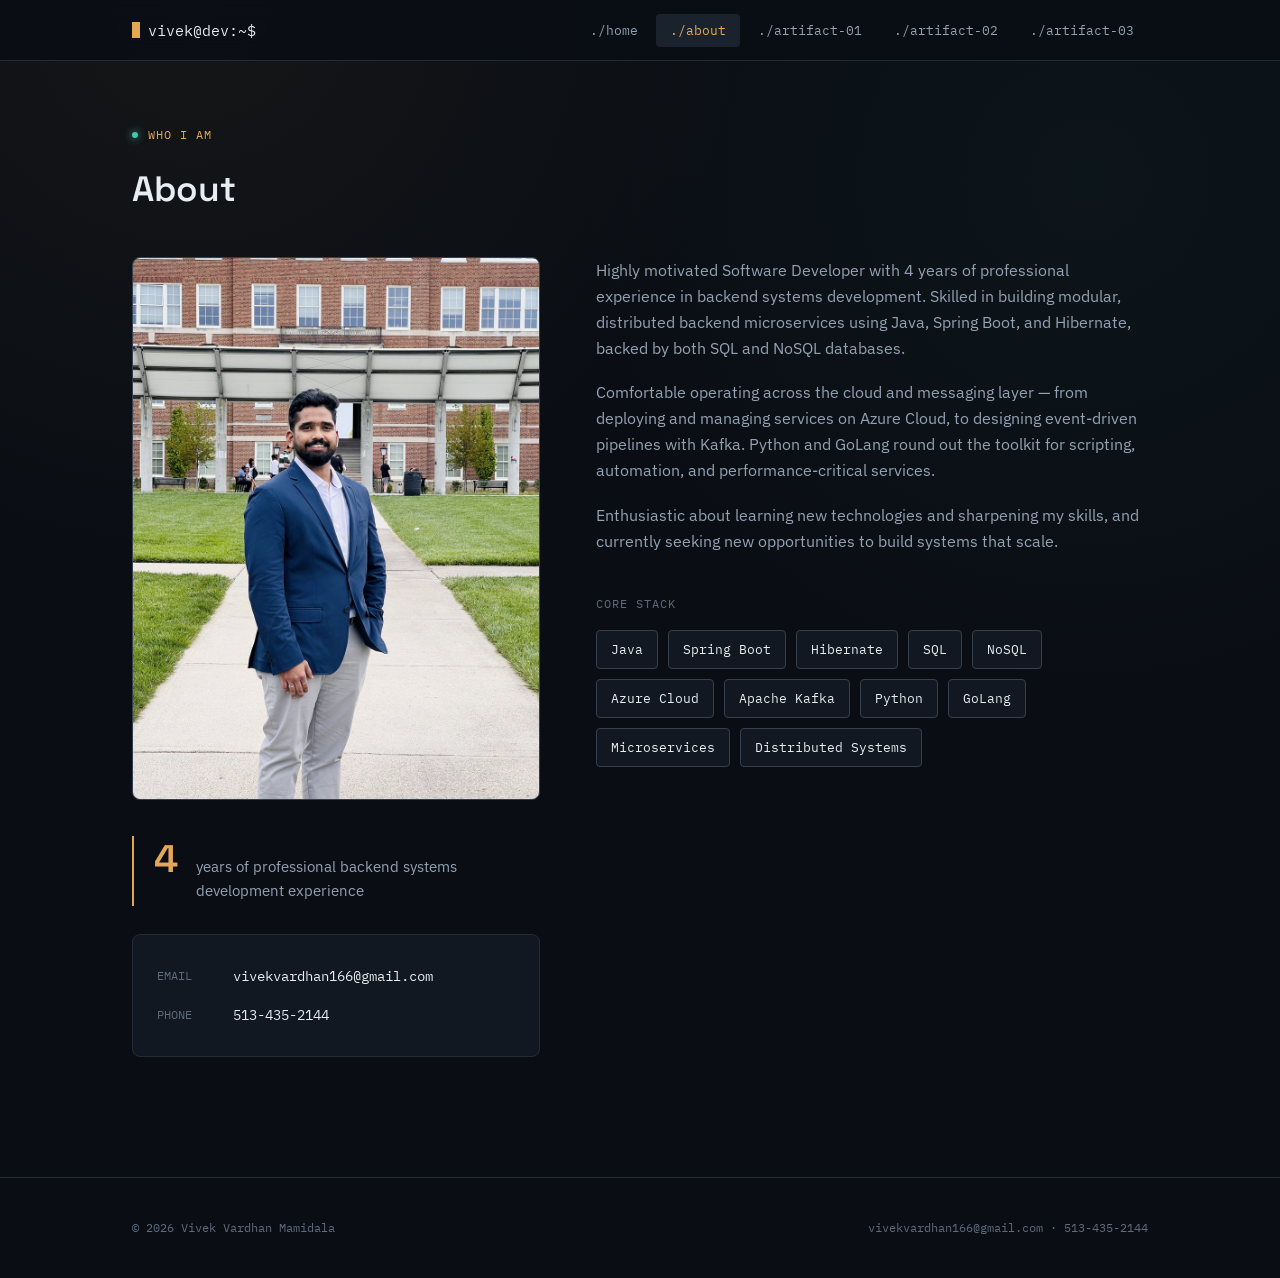
==== about.html @ 7fe89c01 "Add files via upload" ====
<!DOCTYPE html>
<html lang="en">
<head>
<meta charset="UTF-8">
<meta name="viewport" content="width=device-width, initial-scale=1.0">
<title>About — Vivek Vardhan Mamidala</title>
<meta name="description" content="About Vivek Vardhan Mamidala, Software Developer with 4 years of backend systems experience.">
<link rel="preconnect" href="https://fonts.googleapis.com">
<link href="https://fonts.googleapis.com/css2?family=Space+Grotesk:wght@500;600;700&family=IBM+Plex+Sans:wght@400;500;600&family=IBM+Plex+Mono:wght@400;500&display=swap" rel="stylesheet">
<link rel="stylesheet" href="css/style.css">
</head>
<body>

<header class="site-header">
  <div class="nav-wrap">
    <a href="index.html" class="logo"><span class="cursor"></span>vivek@dev:~$</a>
    <button class="nav-toggle" aria-label="Toggle navigation">menu</button>
    <ul class="nav-links">
      <li><a href="index.html">./home</a></li>
      <li><a href="about.html" class="active">./about</a></li>
      <li><a href="artifact-1.html">./artifact-01</a></li>
      <li><a href="artifact-2.html">./artifact-02</a></li>
      <li><a href="artifact-3.html">./artifact-03</a></li>
    </ul>
  </div>
</header>

<main>
  <section style="padding-top: 64px;">
    <div class="container">
      <div class="section-eyebrow"><span class="dot"></span><span class="mono-label">Who I Am</span></div>
      <h1 class="section-title" style="margin-bottom: 40px;">About</h1>

      <div class="about-grid">
        <div>
          <div class="about-photo">
            <img src="images/profile.jpg" alt="Portrait of Vivek Vardhan Mamidala">
          </div>

          <div class="exp-strip">
            <span class="exp-num">4</span>
            <span class="exp-text">years of professional backend systems development experience</span>
          </div>

          <div class="contact-card" style="margin-top: 28px;">
            <div class="contact-row">
              <span class="label">Email</span>
              <a href="mailto:vivekvardhan166@gmail.com">vivekvardhan166@gmail.com</a>
            </div>
            <div class="contact-row">
              <span class="label">Phone</span>
              <a href="tel:5134352144">513-435-2144</a>
            </div>
          </div>
        </div>

        <div class="bio-block">
          <p>Highly motivated Software Developer with 4 years of professional experience in backend systems development. Skilled in building modular, distributed backend microservices using Java, Spring Boot, and Hibernate, backed by both SQL and NoSQL databases.</p>
          <p>Comfortable operating across the cloud and messaging layer — from deploying and managing services on Azure Cloud, to designing event-driven pipelines with Kafka. Python and GoLang round out the toolkit for scripting, automation, and performance-critical services.</p>
          <p>Enthusiastic about learning new technologies and sharpening my skills, and currently seeking new opportunities to build systems that scale.</p>

          <div class="skills-title">Core Stack</div>
          <div class="skills-grid">
            <span class="skill-tag">Java</span>
            <span class="skill-tag">Spring Boot</span>
            <span class="skill-tag">Hibernate</span>
            <span class="skill-tag">SQL</span>
            <span class="skill-tag">NoSQL</span>
            <span class="skill-tag">Azure Cloud</span>
            <span class="skill-tag">Apache Kafka</span>
            <span class="skill-tag">Python</span>
            <span class="skill-tag">GoLang</span>
            <span class="skill-tag">Microservices</span>
            <span class="skill-tag">Distributed Systems</span>
          </div>
        </div>
      </div>
    </div>
  </section>
</main>

<footer class="site-footer">
  <div class="container footer-inner">
    <span>© 2026 Vivek Vardhan Mamidala</span>
    <span><a href="mailto:vivekvardhan166@gmail.com">vivekvardhan166@gmail.com</a> · 513-435-2144</span>
  </div>
</footer>

<script src="js/main.js"></script>
</body>
</html>
---- css/style.css ----
/* ============================================
   Vivek Vardhan Mamidala — Portfolio
   Design concept: "Distributed Systems" — the
   visual language of a backend engineer's world:
   service status bars, node connections, terminal
   prompts, uptime pulses. Copper/amber signal
   accent against deep graphite, with a teal
   "online" status color for secondary emphasis.
   ============================================ */

:root {
  /* Color tokens */
  --bg-primary: #0a0e14;
  --bg-surface: #121821;
  --bg-surface-2: #1a222d;
  --bg-surface-3: #212b38;
  --border-subtle: #232b36;
  --border-strong: #34404f;

  --text-primary: #e8edf2;
  --text-secondary: #93a1b3;
  --text-tertiary: #5d6b7d;

  --accent-copper: #e3a857;
  --accent-copper-dim: #a9793a;
  --accent-teal: #45c4b0;
  --accent-teal-dim: #2d7d70;

  --radius-sm: 4px;
  --radius-md: 8px;

  /* Type */
  --font-display: 'Space Grotesk', 'Arial Narrow', sans-serif;
  --font-body: 'IBM Plex Sans', -apple-system, sans-serif;
  --font-mono: 'IBM Plex Mono', 'SF Mono', monospace;
}

* { margin: 0; padding: 0; box-sizing: border-box; }

html { scroll-behavior: smooth; }

body {
  background: var(--bg-primary);
  color: var(--text-primary);
  font-family: var(--font-body);
  font-size: 16px;
  line-height: 1.6;
  background-image:
    radial-gradient(circle at 15% 0%, rgba(227, 168, 87, 0.05), transparent 40%),
    radial-gradient(circle at 85% 20%, rgba(69, 196, 176, 0.04), transparent 40%);
  background-attachment: fixed;
}

a { color: inherit; text-decoration: none; }

img { max-width: 100%; display: block; }

.container {
  max-width: 1080px;
  margin: 0 auto;
  padding: 0 32px;
}

/* -------------------- Utility text -------------------- */
.mono-label {
  font-family: var(--font-mono);
  font-size: 0.75rem;
  letter-spacing: 0.08em;
  text-transform: uppercase;
  color: var(--accent-copper);
}

.section-eyebrow {
  display: flex;
  align-items: center;
  gap: 10px;
  margin-bottom: 16px;
}

.section-eyebrow .dot {
  width: 6px;
  height: 6px;
  border-radius: 50%;
  background: var(--accent-teal);
  box-shadow: 0 0 8px var(--accent-teal);
}

/* -------------------- Header / Nav -------------------- */
.site-header {
  position: sticky;
  top: 0;
  z-index: 100;
  background: rgba(10, 14, 20, 0.85);
  backdrop-filter: blur(10px);
  border-bottom: 1px solid var(--border-subtle);
}

.nav-wrap {
  display: flex;
  align-items: center;
  justify-content: space-between;
  padding: 18px 32px;
  max-width: 1080px;
  margin: 0 auto;
}

.logo {
  font-family: var(--font-mono);
  font-size: 0.95rem;
  color: var(--text-primary);
  display: flex;
  align-items: center;
  gap: 8px;
}

.logo .cursor {
  display: inline-block;
  width: 8px;
  height: 16px;
  background: var(--accent-copper);
  animation: blink 1.1s steps(2, start) infinite;
}

@keyframes blink { to { visibility: hidden; } }

.nav-links {
  display: flex;
  gap: 4px;
  font-family: var(--font-mono);
  font-size: 0.82rem;
  list-style: none;
}

.nav-links a {
  padding: 8px 14px;
  border-radius: var(--radius-sm);
  color: var(--text-secondary);
  transition: color 0.15s, background 0.15s;
  white-space: nowrap;
}

.nav-links a:hover {
  color: var(--text-primary);
  background: var(--bg-surface-2);
}

.nav-links a.active {
  color: var(--accent-copper);
  background: var(--bg-surface-2);
}

.nav-toggle {
  display: none;
  background: none;
  border: 1px solid var(--border-strong);
  color: var(--text-primary);
  font-family: var(--font-mono);
  padding: 8px 12px;
  border-radius: var(--radius-sm);
  cursor: pointer;
}

/* -------------------- Hero -------------------- */
.hero {
  padding: 96px 0 64px;
}

.hero-grid {
  display: grid;
  grid-template-columns: 1.2fr 0.8fr;
  gap: 64px;
  align-items: center;
}

.hero-kicker {
  font-family: var(--font-mono);
  font-size: 0.85rem;
  color: var(--accent-teal);
  letter-spacing: 0.05em;
  margin-bottom: 20px;
  display: flex;
  align-items: center;
  gap: 10px;
}

.hero-kicker .dot {
  width: 6px;
  height: 6px;
  border-radius: 50%;
  background: var(--accent-teal);
  box-shadow: 0 0 8px var(--accent-teal);
  animation: pulse 2s ease-in-out infinite;
}

@keyframes pulse {
  0%, 100% { opacity: 1; }
  50% { opacity: 0.35; }
}

.hero h1 {
  font-family: var(--font-display);
  font-size: clamp(2.4rem, 5vw, 3.6rem);
  font-weight: 600;
  line-height: 1.08;
  letter-spacing: -0.01em;
  margin-bottom: 20px;
}

.hero h1 .accent { color: var(--accent-copper); }

.hero p.lead {
  color: var(--text-secondary);
  font-size: 1.08rem;
  max-width: 46ch;
  margin-bottom: 32px;
}

.btn-row { display: flex; gap: 14px; flex-wrap: wrap; }

.btn {
  font-family: var(--font-mono);
  font-size: 0.85rem;
  padding: 13px 24px;
  border-radius: var(--radius-sm);
  border: 1px solid var(--border-strong);
  transition: all 0.15s;
  display: inline-flex;
  align-items: center;
  gap: 8px;
}

.btn-primary {
  background: var(--accent-copper);
  border-color: var(--accent-copper);
  color: #14100a;
  font-weight: 600;
}

.btn-primary:hover { background: #f0b565; }

.btn-secondary {
  color: var(--text-primary);
  background: var(--bg-surface);
}

.btn-secondary:hover { border-color: var(--accent-copper); color: var(--accent-copper); }

/* Photo frame with node-ring accent */
.hero-photo-wrap {
  position: relative;
  justify-self: center;
}

.hero-photo-frame {
  position: relative;
  width: 280px;
  height: 340px;
  border-radius: var(--radius-md);
  overflow: hidden;
  border: 1px solid var(--border-strong);
  background: var(--bg-surface);
}

.hero-photo-frame img {
  width: 100%;
  height: 100%;
  object-fit: cover;
  filter: grayscale(15%) contrast(1.05);
}

.hero-photo-frame::before {
  content: '';
  position: absolute;
  inset: 0;
  border: 1px solid var(--accent-copper);
  border-radius: var(--radius-md);
  transform: translate(12px, 12px);
  z-index: -1;
  opacity: 0.5;
}

.photo-tag {
  position: absolute;
  bottom: -14px;
  left: 50%;
  transform: translateX(-50%);
  background: var(--bg-surface-2);
  border: 1px solid var(--border-strong);
  font-family: var(--font-mono);
  font-size: 0.72rem;
  color: var(--accent-teal);
  padding: 6px 14px;
  border-radius: 20px;
  white-space: nowrap;
}

/* -------------------- Status bar (stack) -------------------- */
.status-bar {
  border-top: 1px solid var(--border-subtle);
  border-bottom: 1px solid var(--border-subtle);
  padding: 28px 0;
  margin: 48px 0 0;
}

.status-bar-inner {
  display: flex;
  flex-wrap: wrap;
  gap: 10px;
}

.status-pill {
  display: inline-flex;
  align-items: center;
  gap: 8px;
  font-family: var(--font-mono);
  font-size: 0.78rem;
  color: var(--text-secondary);
  background: var(--bg-surface);
  border: 1px solid var(--border-subtle);
  padding: 7px 13px;
  border-radius: 20px;
}

.status-pill .led {
  width: 6px;
  height: 6px;
  border-radius: 50%;
  background: var(--accent-teal);
  box-shadow: 0 0 6px var(--accent-teal);
}

/* -------------------- Sections -------------------- */
section { padding: 80px 0; }

.section-title {
  font-family: var(--font-display);
  font-size: clamp(1.6rem, 3vw, 2.2rem);
  font-weight: 600;
  margin-bottom: 12px;
}

.section-intro {
  color: var(--text-secondary);
  max-width: 60ch;
  margin-bottom: 48px;
}

/* -------------------- Artifact cards (Home preview) -------------------- */
.artifact-grid {
  display: grid;
  grid-template-columns: repeat(3, 1fr);
  gap: 20px;
}

.artifact-card {
  background: var(--bg-surface);
  border: 1px solid var(--border-subtle);
  border-radius: var(--radius-md);
  padding: 28px 24px;
  transition: border-color 0.2s, transform 0.2s;
  display: flex;
  flex-direction: column;
  gap: 14px;
}

.artifact-card:hover {
  border-color: var(--accent-copper-dim);
  transform: translateY(-3px);
}

.artifact-id {
  font-family: var(--font-mono);
  font-size: 0.75rem;
  color: var(--accent-copper);
  letter-spacing: 0.05em;
}

.artifact-card h3 {
  font-family: var(--font-display);
  font-size: 1.25rem;
  font-weight: 600;
}

.artifact-card p {
  color: var(--text-secondary);
  font-size: 0.92rem;
  flex-grow: 1;
}

.artifact-card .card-link {
  font-family: var(--font-mono);
  font-size: 0.78rem;
  color: var(--accent-teal);
  display: inline-flex;
  align-items: center;
  gap: 6px;
}

.artifact-card .card-link .arrow { transition: transform 0.15s; }
.artifact-card:hover .card-link .arrow { transform: translateX(3px); }

/* -------------------- About page -------------------- */
.about-grid {
  display: grid;
  grid-template-columns: 0.85fr 1.15fr;
  gap: 56px;
  align-items: start;
}

.about-photo {
  border-radius: var(--radius-md);
  overflow: hidden;
  border: 1px solid var(--border-strong);
}

.about-photo img { filter: grayscale(15%) contrast(1.05); }

.bio-block p {
  color: var(--text-secondary);
  margin-bottom: 18px;
  font-size: 1.02rem;
}

.contact-card {
  background: var(--bg-surface);
  border: 1px solid var(--border-subtle);
  border-radius: var(--radius-md);
  padding: 22px 24px;
  margin-top: 8px;
}

.contact-row {
  display: flex;
  align-items: center;
  gap: 12px;
  font-family: var(--font-mono);
  font-size: 0.88rem;
  padding: 8px 0;
  color: var(--text-primary);
}

.contact-row .label {
  color: var(--text-tertiary);
  width: 64px;
  flex-shrink: 0;
  text-transform: uppercase;
  font-size: 0.72rem;
}

.contact-row a:hover { color: var(--accent-copper); }

/* Skills grid */
.skills-title {
  font-family: var(--font-mono);
  font-size: 0.78rem;
  text-transform: uppercase;
  letter-spacing: 0.08em;
  color: var(--text-tertiary);
  margin: 40px 0 16px;
}

.skills-grid {
  display: flex;
  flex-wrap: wrap;
  gap: 10px;
}

.skill-tag {
  font-family: var(--font-mono);
  font-size: 0.82rem;
  padding: 8px 14px;
  border: 1px solid var(--border-strong);
  border-radius: var(--radius-sm);
  color: var(--text-primary);
  background: var(--bg-surface);
}

/* Experience strip */
.exp-strip {
  display: flex;
  align-items: baseline;
  gap: 18px;
  border-left: 2px solid var(--accent-copper);
  padding: 4px 0 4px 20px;
  margin-top: 36px;
}

.exp-strip .exp-num {
  font-family: var(--font-display);
  font-size: 2.4rem;
  font-weight: 600;
  color: var(--accent-copper);
  line-height: 1;
}

.exp-strip .exp-text {
  color: var(--text-secondary);
  font-size: 0.92rem;
  max-width: 32ch;
}

/* -------------------- Artifact detail page -------------------- */
.artifact-header {
  padding: 64px 0 40px;
  border-bottom: 1px solid var(--border-subtle);
}

.breadcrumb {
  font-family: var(--font-mono);
  font-size: 0.78rem;
  color: var(--text-tertiary);
  margin-bottom: 20px;
}

.breadcrumb a:hover { color: var(--accent-copper); }

.artifact-header h1 {
  font-family: var(--font-display);
  font-size: clamp(1.9rem, 4vw, 2.8rem);
  font-weight: 600;
  max-width: 26ch;
  margin-bottom: 16px;
}

.artifact-body {
  padding: 56px 0;
  display: grid;
  grid-template-columns: 1fr 260px;
  gap: 56px;
}

.artifact-block {
  margin-bottom: 40px;
}

.artifact-block .block-label {
  font-family: var(--font-mono);
  font-size: 0.78rem;
  text-transform: uppercase;
  letter-spacing: 0.08em;
  color: var(--accent-copper);
  margin-bottom: 12px;
  display: flex;
  align-items: center;
  gap: 8px;
}

.artifact-block .block-label::before {
  content: '';
  width: 14px;
  height: 1px;
  background: var(--accent-copper);
}

.artifact-block p {
  color: var(--text-secondary);
  font-size: 1rem;
  max-width: 68ch;
}

.artifact-sidebar {
  position: sticky;
  top: 100px;
  align-self: start;
}

.sidebar-box {
  background: var(--bg-surface);
  border: 1px solid var(--border-subtle);
  border-radius: var(--radius-md);
  padding: 22px;
  margin-bottom: 20px;
}

.sidebar-box .box-title {
  font-family: var(--font-mono);
  font-size: 0.72rem;
  text-transform: uppercase;
  letter-spacing: 0.08em;
  color: var(--text-tertiary);
  margin-bottom: 12px;
}

.tool-tag-list { display: flex; flex-wrap: wrap; gap: 8px; }

.tool-tag {
  font-family: var(--font-mono);
  font-size: 0.76rem;
  padding: 6px 11px;
  border: 1px solid var(--border-strong);
  border-radius: var(--radius-sm);
  color: var(--text-secondary);
}

.sidebar-link {
  display: flex;
  align-items: center;
  gap: 8px;
  font-family: var(--font-mono);
  font-size: 0.82rem;
  color: var(--accent-teal);
  padding: 10px 0;
}

.artifact-nav-footer {
  border-top: 1px solid var(--border-subtle);
  padding: 32px 0;
  display: flex;
  justify-content: space-between;
  font-family: var(--font-mono);
  font-size: 0.85rem;
  color: var(--text-secondary);
}

.artifact-nav-footer a:hover { color: var(--accent-copper); }

/* -------------------- Artifact extras -------------------- */
.artifact-lede {
  font-family: var(--font-mono);
  font-size: 0.95rem;
  color: var(--text-secondary);
  max-width: 50ch;
  margin-top: -4px;
}

.featured-media {
  border-radius: var(--radius-md);
  overflow: hidden;
  border: 1px solid var(--border-strong);
  margin-bottom: 44px;
  background: var(--bg-surface);
}

.featured-media img, .featured-media svg { width: 100%; height: auto; display: block; }

.featured-media .media-caption {
  font-family: var(--font-mono);
  font-size: 0.76rem;
  color: var(--text-tertiary);
  padding: 12px 16px;
  border-top: 1px solid var(--border-subtle);
  display: flex;
  justify-content: space-between;
  align-items: center;
  gap: 12px;
  flex-wrap: wrap;
}

.featured-media .media-caption a { color: var(--accent-teal); }
.featured-media .media-caption a:hover { color: var(--accent-copper); }

.btn-chatbot {
  display: inline-flex;
  align-items: center;
  gap: 10px;
  font-family: var(--font-mono);
  font-size: 0.88rem;
  padding: 14px 22px;
  border-radius: var(--radius-sm);
  background: var(--accent-copper);
  color: #14100a;
  font-weight: 600;
  margin: 8px 0 40px;
}
.btn-chatbot:hover { background: #f0b565; }
.btn-chatbot .led { width: 7px; height: 7px; border-radius: 50%; background: #14100a; animation: pulse 2s ease-in-out infinite; }

/* Process phase list (used for chatbot build process) */
.phase-list { counter-reset: phase; margin-top: 4px; }

.phase-item {
  display: grid;
  grid-template-columns: 34px 1fr;
  gap: 16px;
  padding: 18px 0;
  border-bottom: 1px solid var(--border-subtle);
}
.phase-item:last-child { border-bottom: none; }

.phase-item .phase-num {
  font-family: var(--font-mono);
  font-size: 0.78rem;
  color: var(--accent-copper);
  padding-top: 2px;
}

.phase-item .phase-title {
  font-weight: 600;
  color: var(--text-primary);
  font-size: 0.98rem;
  margin-bottom: 4px;
}

.phase-item .phase-desc {
  color: var(--text-secondary);
  font-size: 0.92rem;
  max-width: 62ch;
}

.phase-item .phase-outcome {
  font-family: var(--font-mono);
  font-size: 0.76rem;
  color: var(--accent-teal);
  margin-top: 8px;
}

/* Assessment scorecard pattern (reflection artifact) */
.reflection-columns {
  display: grid;
  grid-template-columns: 1fr 1fr;
  gap: 36px;
  margin-top: 4px;
}

.reflection-col-label {
  font-family: var(--font-mono);
  font-size: 0.72rem;
  text-transform: uppercase;
  letter-spacing: 0.06em;
  color: var(--text-tertiary);
  margin-bottom: 14px;
  padding-bottom: 10px;
  border-bottom: 1px solid var(--border-subtle);
}

.check-list { list-style: none; }

.check-item {
  display: flex;
  gap: 12px;
  align-items: flex-start;
  padding: 12px 0;
  border-bottom: 1px solid var(--border-subtle);
}
.check-item:last-child { border-bottom: none; }

.check-item .led-dot {
  width: 7px;
  height: 7px;
  border-radius: 50%;
  flex-shrink: 0;
  margin-top: 7px;
}
.led-dot.teal { background: var(--accent-teal); box-shadow: 0 0 6px var(--accent-teal); }
.led-dot.amber { background: var(--accent-copper); box-shadow: 0 0 6px var(--accent-copper); }
.led-dot.ring { background: transparent; border: 1.5px solid var(--text-tertiary); width: 6px; height: 6px; }

.check-item .item-title {
  font-weight: 600;
  color: var(--text-primary);
  font-size: 0.92rem;
  margin-bottom: 3px;
}

.check-item .item-desc {
  color: var(--text-secondary);
  font-size: 0.86rem;
}

.quote-callout {
  border-left: 2px solid var(--accent-copper);
  padding: 4px 0 4px 20px;
  margin: 24px 0;
  color: var(--text-secondary);
  font-size: 0.95rem;
  max-width: 65ch;
}

/* -------------------- Footer -------------------- */
.site-footer {
  border-top: 1px solid var(--border-subtle);
  padding: 40px 0;
  margin-top: 40px;
}

.footer-inner {
  display: flex;
  justify-content: space-between;
  align-items: center;
  flex-wrap: wrap;
  gap: 16px;
  font-family: var(--font-mono);
  font-size: 0.78rem;
  color: var(--text-tertiary);
}

.footer-inner a:hover { color: var(--accent-copper); }

/* -------------------- Responsive -------------------- */
@media (max-width: 860px) {
  .hero-grid { grid-template-columns: 1fr; gap: 40px; }
  .hero-photo-wrap { justify-self: start; }
  .about-grid { grid-template-columns: 1fr; }
  .artifact-grid { grid-template-columns: 1fr; }
  .artifact-body { grid-template-columns: 1fr; }
  .artifact-sidebar { position: static; }
  .reflection-columns { grid-template-columns: 1fr; gap: 8px; }
}

@media (max-width: 680px) {
  .nav-wrap { padding: 16px 20px; }
  .nav-links {
    position: absolute;
    top: 60px;
    left: 0;
    right: 0;
    background: var(--bg-primary);
    border-bottom: 1px solid var(--border-subtle);
    flex-direction: column;
    padding: 12px;
    display: none;
  }
  .nav-links.open { display: flex; }
  .nav-toggle { display: block; }
  .container { padding: 0 20px; }
  .hero { padding: 56px 0 40px; }
}

@media (prefers-reduced-motion: reduce) {
  .logo .cursor, .hero-kicker .dot { animation: none; }
}

/* Focus visibility */
a:focus-visible, button:focus-visible {
  outline: 2px solid var(--accent-copper);
  outline-offset: 2px;
}
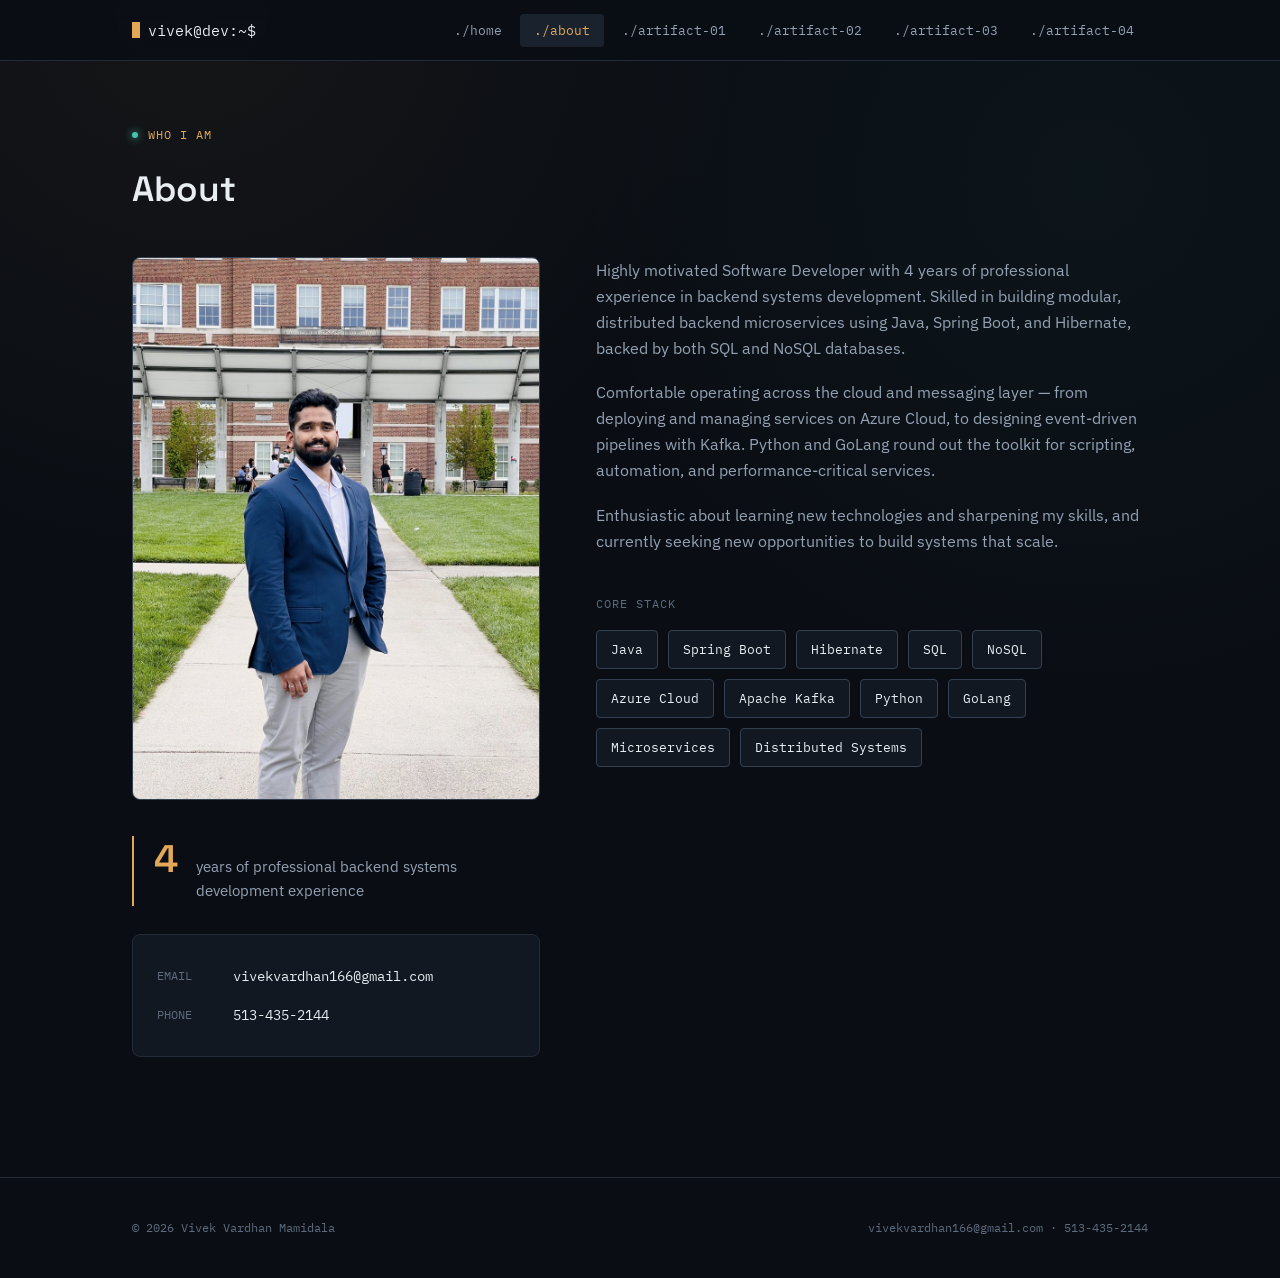
==== commit 51d467a4: "added artifact 4" ====
--- a/about.html
+++ b/about.html
@@ -21,6 +21,7 @@
       <li><a href="artifact-1.html">./artifact-01</a></li>
       <li><a href="artifact-2.html">./artifact-02</a></li>
       <li><a href="artifact-3.html">./artifact-03</a></li>
+      <li><a href="artifact-4.html">./artifact-04</a></li>
     </ul>
   </div>
 </header>
--- a/css/style.css
+++ b/css/style.css
@@ -348,7 +348,7 @@
 /* -------------------- Artifact cards (Home preview) -------------------- */
 .artifact-grid {
   display: grid;
-  grid-template-columns: repeat(3, 1fr);
+  grid-template-columns: repeat(auto-fit, minmax(240px, 1fr));
   gap: 20px;
 }
 
@@ -648,6 +648,88 @@
 
 .featured-media .media-caption a { color: var(--accent-teal); }
 .featured-media .media-caption a:hover { color: var(--accent-copper); }
+
+/* In-page slide viewer (pptx replacement) */
+.slide-viewer { outline: none; }
+
+.slide-stage {
+  position: relative;
+  width: 100%;
+  aspect-ratio: 16 / 9;
+  background: #0b132b;
+}
+
+.slide-stage img {
+  width: 100%;
+  height: 100%;
+  object-fit: contain;
+  display: block;
+}
+
+.slide-nav-btn {
+  position: absolute;
+  top: 50%;
+  transform: translateY(-50%);
+  width: 40px;
+  height: 40px;
+  border-radius: 50%;
+  background: rgba(10, 14, 20, 0.72);
+  border: 1px solid var(--border-strong);
+  color: var(--text-primary);
+  display: flex;
+  align-items: center;
+  justify-content: center;
+  cursor: pointer;
+  font-family: var(--font-mono);
+  font-size: 1rem;
+  transition: background 0.15s, border-color 0.15s, color 0.15s;
+}
+.slide-nav-btn:hover { border-color: var(--accent-copper); color: var(--accent-copper); }
+.slide-nav-btn.prev { left: 14px; }
+.slide-nav-btn.next { right: 14px; }
+
+.slide-footer {
+  display: flex;
+  align-items: center;
+  gap: 16px;
+  padding: 12px 16px;
+  border-top: 1px solid var(--border-subtle);
+}
+
+.slide-counter {
+  font-family: var(--font-mono);
+  font-size: 0.78rem;
+  color: var(--text-secondary);
+  white-space: nowrap;
+}
+
+.slide-progress {
+  flex-grow: 1;
+  height: 3px;
+  background: var(--bg-surface-2);
+  border-radius: 2px;
+  overflow: hidden;
+}
+
+.slide-progress-bar {
+  height: 100%;
+  background: var(--accent-copper);
+  transition: width 0.2s ease;
+}
+
+.slide-download-link {
+  font-family: var(--font-mono);
+  font-size: 0.76rem;
+  color: var(--accent-teal);
+  white-space: nowrap;
+}
+.slide-download-link:hover { color: var(--accent-copper); }
+
+@media (max-width: 500px) {
+  .slide-nav-btn { width: 34px; height: 34px; }
+  .slide-footer { flex-wrap: wrap; }
+  .slide-progress { order: 3; flex-basis: 100%; }
+}
 
 .btn-chatbot {
   display: inline-flex;
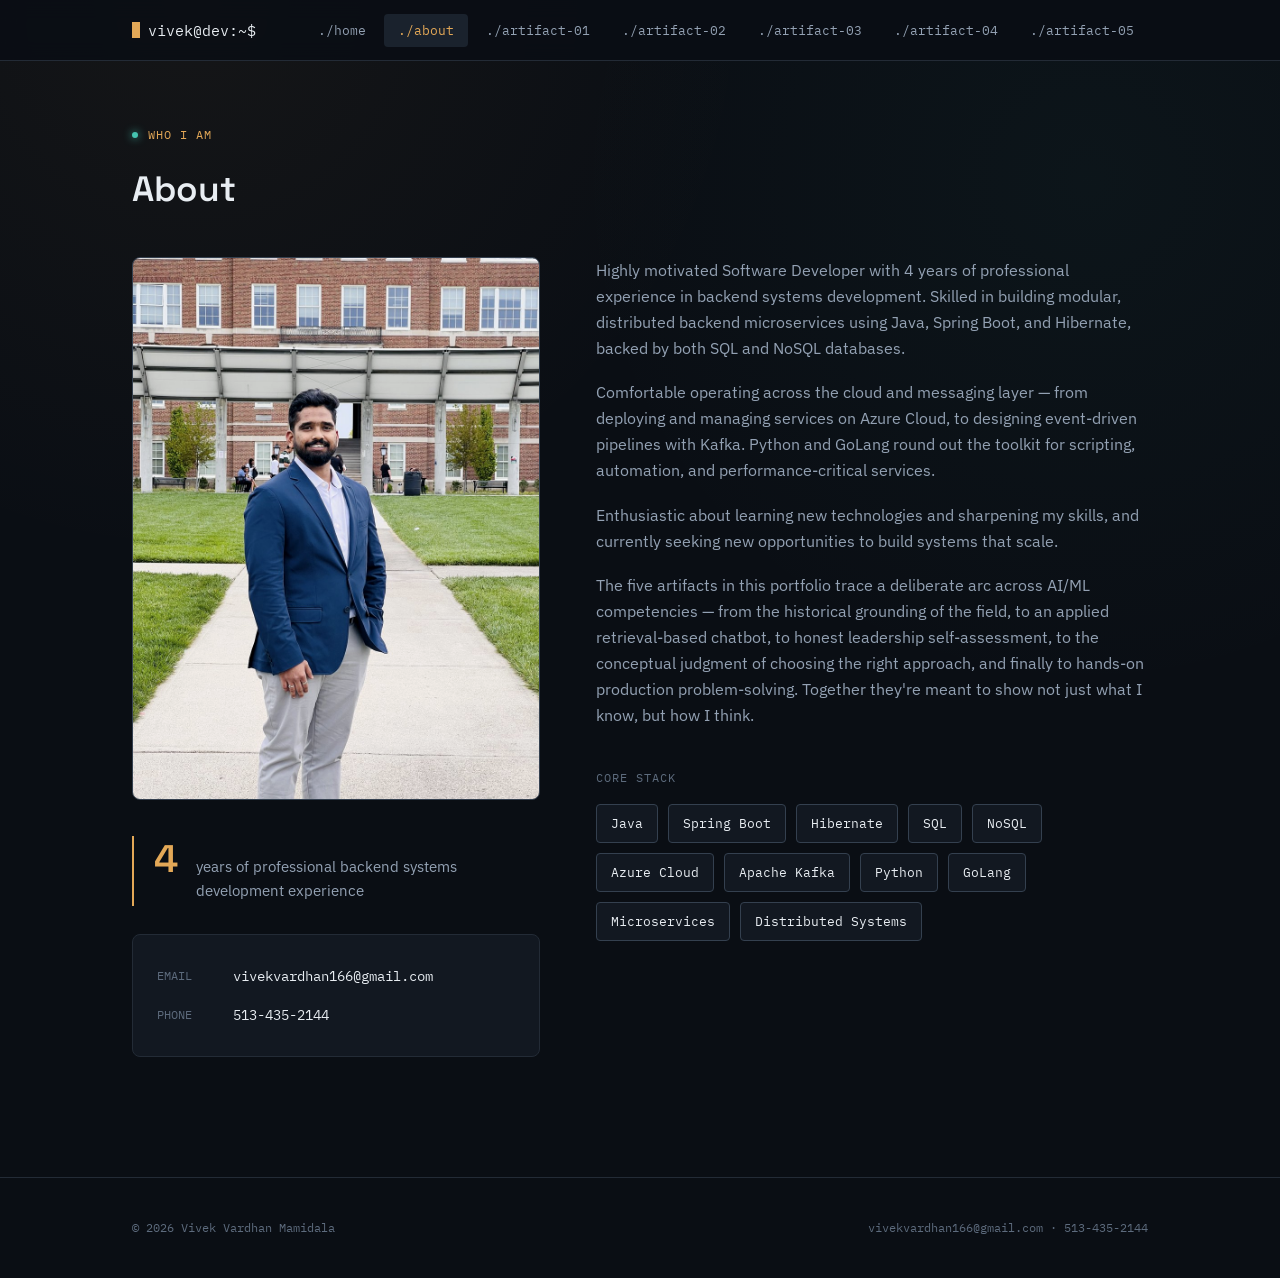
==== commit 87fbbd0a: "other commit" ====
--- a/about.html
+++ b/about.html
@@ -22,6 +22,7 @@
       <li><a href="artifact-2.html">./artifact-02</a></li>
       <li><a href="artifact-3.html">./artifact-03</a></li>
       <li><a href="artifact-4.html">./artifact-04</a></li>
+      <li><a href="artifact-5.html">./artifact-05</a></li>
     </ul>
   </div>
 </header>
@@ -59,6 +60,7 @@
           <p>Highly motivated Software Developer with 4 years of professional experience in backend systems development. Skilled in building modular, distributed backend microservices using Java, Spring Boot, and Hibernate, backed by both SQL and NoSQL databases.</p>
           <p>Comfortable operating across the cloud and messaging layer — from deploying and managing services on Azure Cloud, to designing event-driven pipelines with Kafka. Python and GoLang round out the toolkit for scripting, automation, and performance-critical services.</p>
           <p>Enthusiastic about learning new technologies and sharpening my skills, and currently seeking new opportunities to build systems that scale.</p>
+          <p>The five artifacts in this portfolio trace a deliberate arc across AI/ML competencies — from the historical grounding of the field, to an applied retrieval-based chatbot, to honest leadership self-assessment, to the conceptual judgment of choosing the right approach, and finally to hands-on production problem-solving. Together they're meant to show not just what I know, but how I think.</p>
 
           <div class="skills-title">Core Stack</div>
           <div class="skills-grid">
